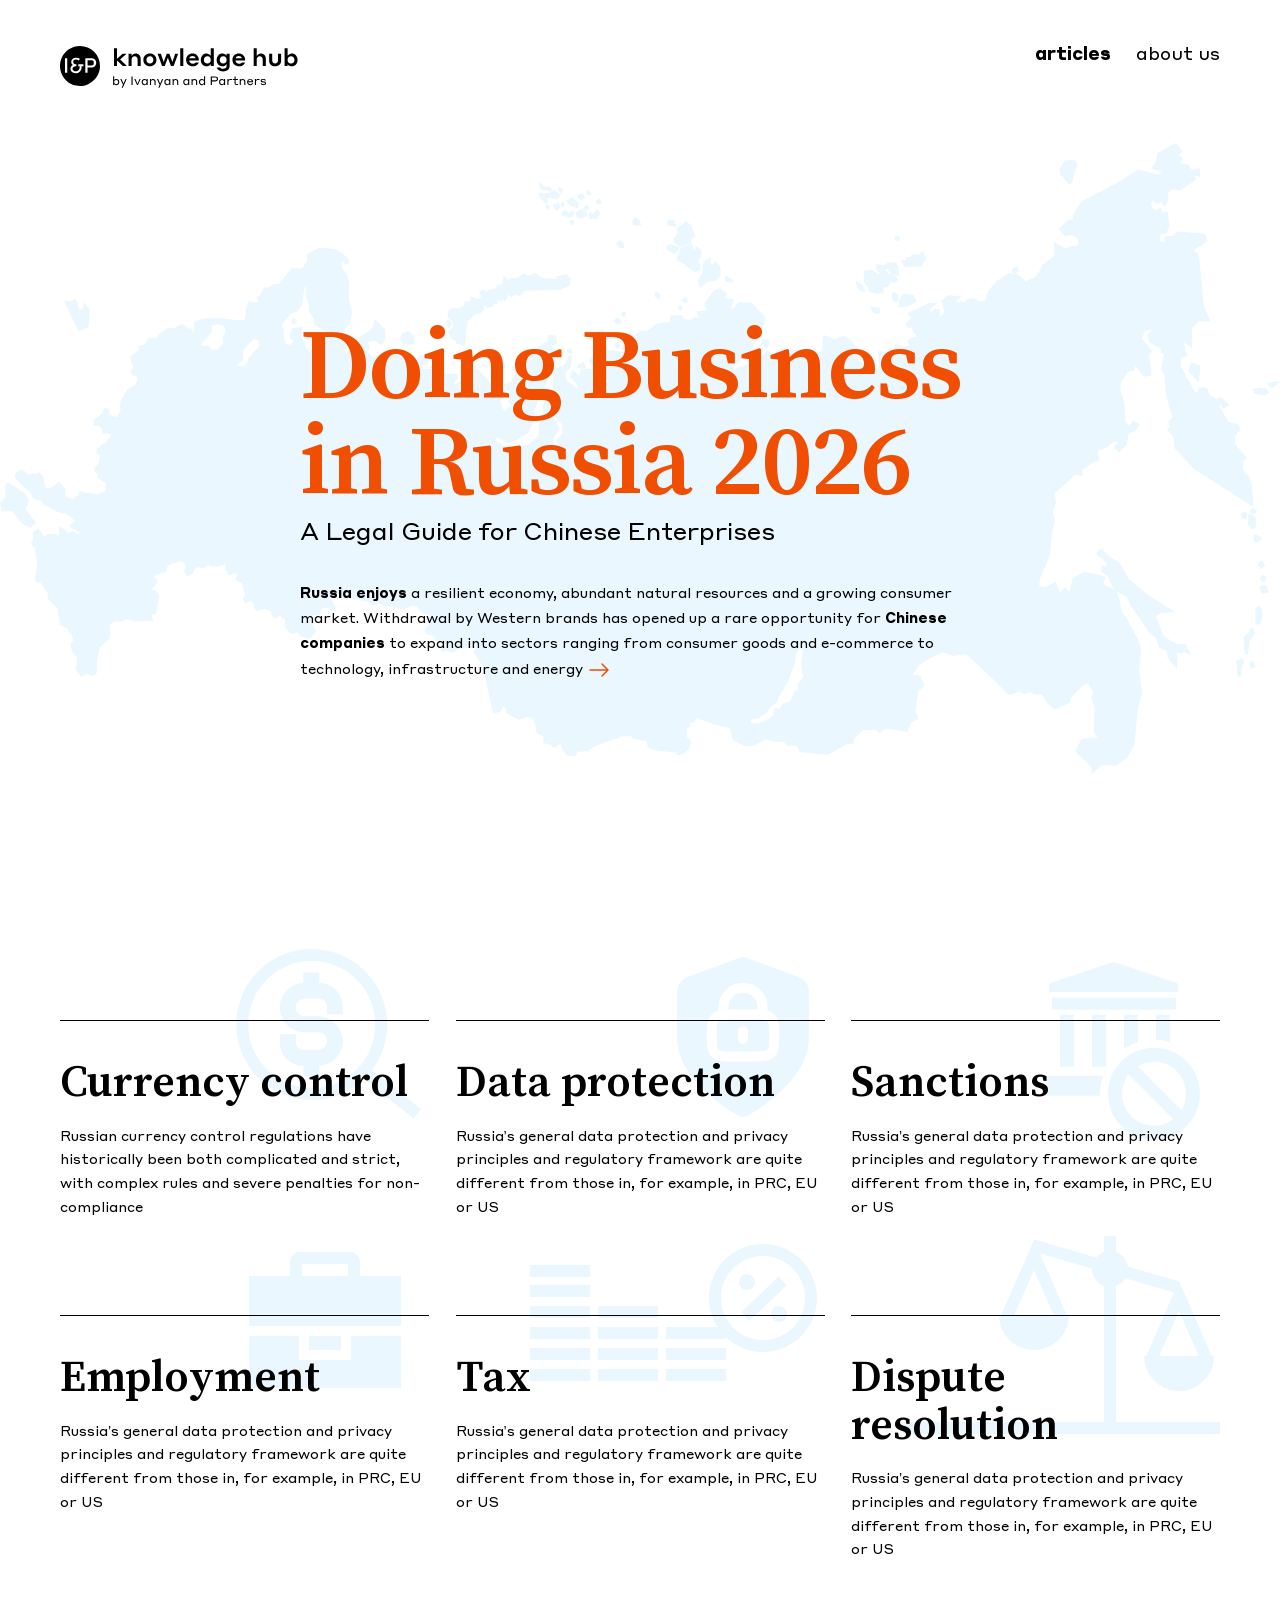
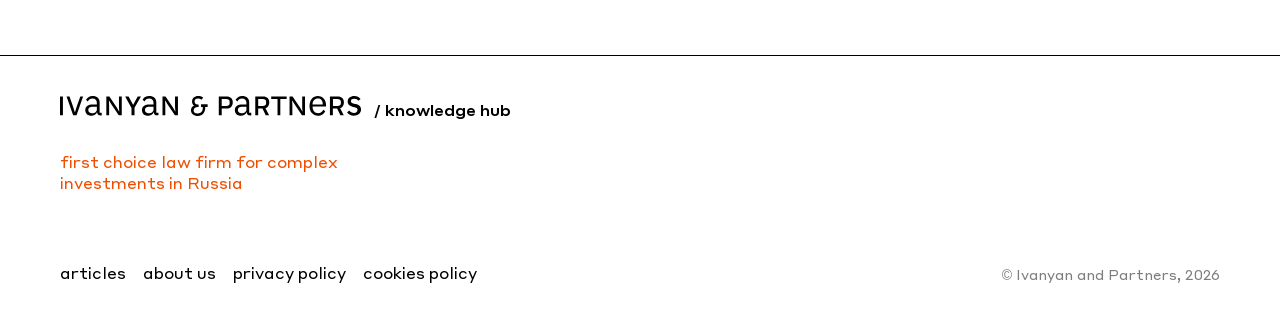
==== index.html @ 728c7789 "Build responsive IP knowledge site" ====
<!doctype html>
<html lang="en">
  <head>
    <meta charset="utf-8">
    <meta name="viewport" content="width=device-width, initial-scale=1">
    <meta name="description" content="Knowledge hub by Ivanyan and Partners">
    <title>Knowledge hub — Doing Business in Russia 2026</title>
    <link rel="stylesheet" href="css/style.css">
  </head>
  <body>
    <div class="site">
      <header class="site-header">
        <div class="site-header__inner">
          <a class="site-header__logo" href="index.html" aria-label="Knowledge hub home">
            <img src="assets/img/logo.svg" width="239" height="42" alt="Knowledge hub by Ivanyan and Partners">
          </a>
          <nav class="site-header__nav" aria-label="Main navigation">
            <a class="site-header__link site-header__link--active" href="#articles">articles</a>
            <a class="site-header__link" href="#about">about us</a>
          </nav>
          <span class="site-header__burger" aria-hidden="true"></span>
        </div>
      </header>

      <main>
        <section class="main-banner" aria-labelledby="main-banner-title">
          <img class="main-banner__map" src="assets/img/russia-map-banner.svg" alt="" aria-hidden="true">
          <a class="main-banner__link" href="article.html">
            <h1 class="main-banner__title" id="main-banner-title">Doing Business<br>in Russia 2026</h1>
            <p class="main-banner__subtitle">A Legal Guide for Chinese Enterprises</p>
            <p class="main-banner__description main-banner__description--desktop"><strong>Russia enjoys</strong> a resilient economy, abundant natural resources and a growing consumer market. Withdrawal by Western brands has opened up a rare opportunity for <strong>Chinese companies</strong> to expand into sectors ranging from consumer goods and e-commerce to technology, infrastructure and energy<span class="arrow-link" aria-hidden="true"><img class="arrow-link__icon" src="assets/img/read-more.svg" width="24" height="24" alt=""></span></p>
            <p class="main-banner__description main-banner__description--mobile">A general overview of the key legal considerations for Chinese companies dealing with Russia and (or) doing business in the country <span class="arrow-link" aria-hidden="true"><img class="arrow-link__icon" src="assets/img/read-more.svg" width="24" height="24" alt=""></span></p>
          </a>
        </section>

        <section class="articles-preview" id="articles" aria-label="Articles">
          <a class="article-card" href="currency-control.html">
            <img class="article-card__icon" src="assets/img/preview-currency.svg" alt="">
            <div class="article-card__body">
              <h2 class="article-card__title">Currency control</h2>
              <p class="article-card__description">Russian currency control regulations have historically been both complicated and strict, with complex rules and severe penalties for non-compliance<span class="article-card__arrow arrow-link" aria-hidden="true"><img class="arrow-link__icon" src="assets/img/read-more.svg" width="24" height="24" alt=""></span></p>
            </div>
          </a>

          <a class="article-card" href="currency-control.html#data-protection">
            <img class="article-card__icon" src="assets/img/preview-data.svg" alt="">
            <div class="article-card__body">
              <h2 class="article-card__title">Data protection</h2>
              <p class="article-card__description">Russia’s general data protection and privacy principles and regulatory framework are quite different from those in, for example, in PRC, EU or US<span class="article-card__arrow arrow-link" aria-hidden="true"><img class="arrow-link__icon" src="assets/img/read-more.svg" width="24" height="24" alt=""></span></p>
            </div>
          </a>

          <a class="article-card" href="currency-control.html#sanctions">
            <img class="article-card__icon" src="assets/img/preview-sanctions.svg" alt="">
            <div class="article-card__body">
              <h2 class="article-card__title">Sanctions</h2>
              <p class="article-card__description">Russia’s general data protection and privacy principles and regulatory framework are quite different from those in, for example, in PRC, EU or US<span class="article-card__arrow arrow-link" aria-hidden="true"><img class="arrow-link__icon" src="assets/img/read-more.svg" width="24" height="24" alt=""></span></p>
            </div>
          </a>

          <a class="article-card" href="currency-control.html#employment">
            <img class="article-card__icon" src="assets/img/preview-employment.svg" alt="">
            <div class="article-card__body">
              <h2 class="article-card__title">Employment</h2>
              <p class="article-card__description">Russia’s general data protection and privacy principles and regulatory framework are quite different from those in, for example, in PRC, EU or US<span class="article-card__arrow arrow-link" aria-hidden="true"><img class="arrow-link__icon" src="assets/img/read-more.svg" width="24" height="24" alt=""></span></p>
            </div>
          </a>

          <a class="article-card" href="currency-control.html#tax">
            <img class="article-card__icon" src="assets/img/preview-tax.svg" alt="">
            <div class="article-card__body">
              <h2 class="article-card__title">Tax</h2>
              <p class="article-card__description">Russia’s general data protection and privacy principles and regulatory framework are quite different from those in, for example, in PRC, EU or US<span class="article-card__arrow arrow-link" aria-hidden="true"><img class="arrow-link__icon" src="assets/img/read-more.svg" width="24" height="24" alt=""></span></p>
            </div>
          </a>

          <a class="article-card" href="currency-control.html#dispute-resolution">
            <img class="article-card__icon" src="assets/img/preview-dispute.svg" alt="">
            <div class="article-card__body">
              <h2 class="article-card__title">Dispute resolution</h2>
              <p class="article-card__description">Russia’s general data protection and privacy principles and regulatory framework are quite different from those in, for example, in PRC, EU or US<span class="article-card__arrow arrow-link" aria-hidden="true"><img class="arrow-link__icon" src="assets/img/read-more.svg" width="24" height="24" alt=""></span></p>
            </div>
          </a>
        </section>
      </main>

      <footer class="site-footer" id="about">
        <div class="site-footer__inner">
          <div class="site-footer__brand">
            <p class="site-footer__title"><img class="site-footer__logo" src="assets/img/footer-logo.svg" width="302" height="20" alt="Ivanyan &amp; Partners"><span>/ knowledge hub</span></p>
            <p class="site-footer__tagline">first choice law firm for complex investments in Russia</p>
          </div>
          <nav class="site-footer__nav" aria-label="Footer navigation">
            <a class="site-footer__link" href="#articles">articles</a>
            <a class="site-footer__link" href="#about">about us</a>
            <a class="site-footer__link" href="#">privacy policy</a>
            <a class="site-footer__link" href="#">cookies policy</a>
          </nav>
          <p class="site-footer__copyright">© Ivanyan and Partners, 2026</p>
        </div>
      </footer>
    </div>
  </body>
</html>
---- css/style.css ----
@font-face {
  font-family: "Source Serif Pro";
  src: url("../assets/fonts/SourceSerifPro_Regular.woff") format("woff");
  font-weight: 400;
  font-style: normal;
  font-display: swap;
}

@font-face {
  font-family: "Source Serif Pro";
  src: url("../assets/fonts/SourceSerifPro_Semibold.woff") format("woff");
  font-weight: 600;
  font-style: normal;
  font-display: swap;
}

@font-face {
  font-family: "Source Serif Pro";
  src: url("../assets/fonts/SourceSerifPro_Bold.woff") format("woff");
  font-weight: 700;
  font-style: normal;
  font-display: swap;
}

@font-face {
  font-family: "Styrene A";
  src: url("../assets/fonts/StyreneAWeb_Regular.woff") format("woff");
  font-weight: 400;
  font-style: normal;
  font-display: swap;
}

@font-face {
  font-family: "Styrene A";
  src: url("../assets/fonts/StyreneAWeb_Medium.woff2") format("woff2");
  font-weight: 500;
  font-style: normal;
  font-display: swap;
}

@font-face {
  font-family: "Styrene A";
  src: url("../assets/fonts/StyreneAWeb_Bold.woff") format("woff");
  font-weight: 700;
  font-style: normal;
  font-display: swap;
}

:root {
  --color-ink: #000000;
  --color-paper: #ffffff;
  --color-accent: #f04e00;
  --color-blue: #EBF7FF;
  --container-width: 1438px;
  --page-pad: 60px;
  --header-height: 112px;
  --serif: "Source Serif Pro", Georgia, serif;
  --sans: "Styrene A", Arial, sans-serif;
}

*,
*::before,
*::after {
  box-sizing: border-box;
}

html {
  scroll-behavior: smooth;
}

body {
  min-height: 100vh;
  margin: 0;
  color: var(--color-ink);
  background: var(--color-paper);
  font-family: var(--sans);
  font-size: 16px;
  line-height: 1.45;
  -webkit-font-smoothing: antialiased;
}

img {
  display: block;
  max-width: 100%;
}

a {
  color: inherit;
  text-decoration: none;
}

main {
  width: 100%;
  max-width: var(--container-width);
  margin-right: auto;
  margin-left: auto;
}

button,
input,
textarea,
select {
  font: inherit;
}

.site {
  min-width: 320px;
  overflow-x: clip;
}

.site-header {
  position: relative;
  z-index: 5;
  height: var(--header-height);
  background: var(--color-paper);
}

.site-header__inner {
  display: flex;
  align-items: flex-start;
  justify-content: space-between;
  width: 100%;
  max-width: var(--container-width);
  height: 100%;
  margin: 0 auto;
  padding: 36px var(--page-pad) 28px;
}

.site-header__logo {
  width: 239px;
  height: 42px;
  margin-top: 10px;
}

.site-header__nav {
  display: flex;
  gap: 25px;
  padding-top: 8px;
  font-size: 18px;
  line-height: 1;
}

.site-header__burger {
  position: relative;
  display: none;
  width: 28px;
  height: 18px;
  flex: 0 0 auto;
}

.site-header__burger::before,
.site-header__burger::after {
  position: absolute;
  right: 0;
  left: 0;
  height: 2px;
  background: currentColor;
  content: "";
}

.site-header__burger::before {
  top: 0;
  box-shadow: 0 8px 0 currentColor;
}

.site-header__burger::after {
  bottom: 0;
}

.site-header__link {
  transition: color 180ms ease;
}

.site-header__link:hover,
.site-header__link:focus-visible {
  color: var(--color-accent);
}

.site-header__link--active {
  font-weight: 700;
}

.main-banner {
  position: relative;
  min-height: 908px;
  overflow: hidden;
}

.main-banner__map {
  position: absolute;
  top: 31px;
  left: 0;
  width: 100%;
  max-width: none;
  height: auto;
  object-fit: fill;
  pointer-events: none;
}

.main-banner__link {
  position: relative;
  z-index: 1;
  display: block;
  width: min(680px, calc(100% - 48px));
  margin: 203px auto 0;
}

.main-banner__title {
  margin: 0;
  color: var(--color-accent);
  font-family: var(--serif);
  font-size: 100px;
  font-weight: 600;
  line-height: 0.96;
  letter-spacing: -0.02em;
}

.main-banner__subtitle {
  margin: 9px 0 0;
  font-size: 24px;
  line-height: 1.25;
}

.main-banner__description {
  margin: 34px 0 0;
  font-size: 14px;
  line-height: 1.8;
}

.main-banner__description strong {
  font-weight: 700;
}

.main-banner__description--mobile {
  display: none;
}

.arrow-link {
  display: inline-flex;
  margin-left: 4px;
  line-height: 1;
  vertical-align: -8px;
}

.arrow-link__icon {
  display: block;
  width: 24px;
  height: 24px;
}

.articles-preview {
  display: grid;
  grid-template-columns: repeat(3, minmax(0, 1fr));
  gap: 0 26.5px;
  padding: 0 var(--page-pad) 12px;
}

.article-card {
  position: relative;
  display: block;
  min-height: 245px;
  padding: 36px 0 32px;
  border-top: 1px solid var(--color-ink);
  overflow: visible;
  margin-bottom:50px;
}

.article-card::before {
  position: absolute;
  z-index: 2;
  top: -1px;
  right: 0;
  left: 0;
  height: 1px;
  background: var(--color-ink);
  content: "";
  pointer-events: none;
}

.article-card__icon {
  position: absolute;
  z-index: 0;
  top: -80px;
  right: 0;
  width: auto;
  max-width: none;
  height: auto;
  object-fit: contain;
}

.article-card__body {
  position: relative;
  z-index: 1;
}

.article-card__title {
  margin: 0 0 19px;
  font-family: var(--serif);
  font-size: 44px;
  font-weight: 600;
  line-height: 1.08;
}

.article-card__description {
  margin: 0;
  font-size: 14px;
  line-height: 1.7;
}

.article-card__arrow {
  display: none;
}

.article-card:hover .article-card__title,
.article-card:focus-visible .article-card__title {
  color: var(--color-accent);
}

.site-footer {
  min-height: 277px;
  border-top: 1px solid var(--color-ink);
  background: var(--color-paper);
}

.site-footer__inner {
  display: grid;
  grid-template-columns: 1fr auto;
  grid-template-rows: 1fr auto;
  width: 100%;
  max-width: var(--container-width);
  min-height: 272px;
  margin-right: auto;
  margin-left: auto;
  padding: 40px var(--page-pad) 44px;
}

.site-footer__brand {
  align-self: start;
}

.site-footer__logo {
  display: block;
  width: 302px;
  max-width: 100%;
  height: auto;
}

.site-footer__title {
  display: flex;
  align-items: baseline;
  gap: 12px;
  margin: 0;
  font-size: 27px;
  line-height: 1.1;
}

.site-footer__title strong {
  font-weight: 400;
}

.site-footer__title span {
  font-size: 16px;
  font-weight: 500;
  white-space: nowrap;
}

.site-footer__tagline {
  width: 290px;
  margin: 29px 0 0;
  color: var(--color-accent);
  font-size: 16px;
  line-height: 1.35;
}

.site-footer__nav {
  align-self: end;
  display: flex;
  gap: 17px;
  grid-column: 1;
  grid-row: 2;
  font-size: 16px;
}

.site-footer__link:hover,
.site-footer__link:focus-visible {
  color: var(--color-accent);
}

.site-footer__copyright {
  align-self: end;
  grid-column: 2;
  grid-row: 2;
  margin: 0;
  color: #7E7E7E;
  font-size: 14px;
}

.article-layout {
  display: grid;
  grid-template-columns: minmax(400px, 2fr) minmax(0, 3fr);
  gap: 40px;
  min-height: calc(100vh - var(--header-height));
  padding: 46px var(--page-pad) 100px;
  align-items: start;
}

.article-sidebar,
.article-content {
  border-top: 1px solid var(--color-ink);
}

.article-sidebar {
  position: sticky;
  top: 0;
  padding-top: 17px;
  padding-bottom: 48px;
}

.article-sidebar__title {
  max-width: 520px;
  margin: 0 0 14px;
  font-family: var(--serif);
  font-size: 62px;
  font-weight: 600;
  line-height: 72px;
  letter-spacing: -0.02em;
}

.article-sidebar__meta {
  margin: 0;
  font-size: 14px;
  line-height: 24px;
}

.article-sidebar__author {
  border-bottom: 2px solid var(--color-blue);
  font-weight: 700;
}

.article-sidebar__author:hover,
.article-sidebar__author:focus-visible {
  color: var(--color-accent);
}

.article-sidebar__pdf {
	justify-content: center;
  display: inline-flex;
  align-items: center;
  gap: 7px;
  min-width: 98px;
  margin-top: 24px;
  padding: 7px 10px;
  border: 1px solid var(--color-ink);
  background: var(--color-blue);
  font-size: 16px;
  line-height: 1.4;
  transition: background-color 180ms ease, color 180ms ease;
}

.article-sidebar__pdf::after {
  width: 24px;
  height: 24px;
  background: url("../assets/img/download.svg") center / contain no-repeat;
  content: "";
  transition: filter 180ms ease;
}

.article-sidebar__pdf:hover,
.article-sidebar__pdf:focus-visible {
  color: var(--color-paper);
  background: var(--color-accent);
}

.article-sidebar__pdf:hover::after,
.article-sidebar__pdf:focus-visible::after {
  filter: brightness(0) invert(1);
}

.article-menu {
  max-width: 512px;
  margin-top: 56px;
  padding-top: 20px;
  border-top: 1px solid var(--color-ink);
}

.article-menu__title {
  margin: 0 0 20px;
  font-size: 14px;
  font-weight: 700;
}

.article-menu__list {
  margin: 0;
  padding: 0;
  list-style: none;
}

.article-menu__item + .article-menu__item {
  margin-top: 12px;
}

.article-menu__link {
  font-family: var(--serif);
  font-size: 23px;
  font-weight: 600;
  line-height: 1.25;
  transition: color 160ms ease;
}

.article-menu__link:hover,
.article-menu__link:focus-visible,
.article-menu__link--active {
  color: var(--color-accent);
}

.article-content {
  padding: 20px 0 0;
}

.text-style {
  font-size: 14px;
  line-height: 24px;
}

.text-style > p:first-child {
  margin-top: 0;
}

.text-style > h2:first-child {
  margin-top: 21px;
}

.text-style p {
  margin: 0 0 15px;
}

.text-style h2 {
  margin: 46px 0 30px;
  color: var(--color-accent);
  font-family: var(--serif);
  font-size: 32px;
  font-weight: 600;
  line-height: 1.12;
}

.text-style h3 {
  margin: 24px 0 12px;
  font-family: var(--sans);
  font-size: 20px;
  font-weight: 700;
  line-height: 1.3;
}

.text-style h4 {
  margin: 21px 0 9px;
  font-size: 16px;
  font-weight: 700;
}

.text-style ul,
.text-style ol {
  margin: 0 0 24px;
  padding: 0;
  list-style: none;
}

.text-style li {
  position: relative;
  margin: 5px 0;
  padding-left: 20px;
}

.text-style li::before {
  position: absolute;
  left: 0;
  content: "—";
}

.text-style .quote {
  display: block;
  margin: 24px 0;
  padding: 18px 20px 22px;
  background: var(--color-blue);
  font-style: normal;
}

.text-style .quote p {
  margin: 0;
}

.text-style .quote p + p {
  margin-top: 1.45em;
}

.text-style table {
  width: 100%;
  margin: 28px 0;
  border-collapse: collapse;
  font-size: 14px;
}

.text-style th,
.text-style td {
  padding: 13px 14px;
  border: 1px solid var(--color-ink);
  text-align: left;
  vertical-align: top;
}

.text-style th {
  background: var(--color-blue);
  font-weight: 700;
}

.text-style > img {
  width: 100%;
  height: auto;
  margin: 20px 0 20px;
}

.text-style h2 > .text-style__read-more {
  display: inline-flex;
  float: right;
  align-items: center;
  gap: 8px;
  min-height: 40px;
  margin: -2px 0 0 24px;
  padding: 7px 11px 7px 16px;
  border: 1px solid var(--color-ink);
  color: var(--color-ink);
  background: var(--color-blue);
  font-family: var(--sans);
  font-size: 16px;
  font-weight: 400;
  line-height: 1;
  text-transform: lowercase;
  transition: background-color 180ms ease, color 180ms ease;
}

.text-style__read-more-icon {
  display: block;
  width: 24px;
  height: 24px;
  flex: 0 0 auto;
  transition: filter 180ms ease;
}

.text-style h2 > .text-style__read-more:hover,
.text-style h2 > .text-style__read-more:focus-visible {
  color: var(--color-paper);
  background: var(--color-accent);
}

.text-style h2 > .text-style__read-more:hover .text-style__read-more-icon,
.text-style h2 > .text-style__read-more:focus-visible .text-style__read-more-icon {
  filter: brightness(0) invert(1);
}

.article-contacts {
  margin-top: 50px;
  padding: 21px 0 8px;
  background: var(--color-blue);
}

.article-contacts__title {
  margin: 0 0 36px;
  color: var(--color-accent);
  font-family: var(--serif);
  font-size: 34px;
  font-weight: 600;
  line-height: 1.12;
}

.article-contacts__grid {
  display: grid;
  grid-template-columns: repeat(2, minmax(0, 300px));
  gap: 44px 40px;
}

.article-contacts__card {
  min-width: 0;
}

.article-contacts__photo-frame {
  display: block;
  width: 100%;
  height: 180px;
  overflow: hidden;
}

.article-contacts__photo {
  width: 100%;
  height: 180px;
  display: block;
  object-fit: cover;
  filter: grayscale(1);
}

.article-contacts__name {
  margin: 20px 0 1px;
  font-size: 20px;
  font-weight: 700;
  line-height: 1.2;
}

.article-contacts__role,
.article-contacts__details {
  margin: 0;
  font-size: 14px;
  line-height: 1.55;
}

.article-contacts__details {
  margin-top: 22px;
}

.article-contacts__details a {
  border-bottom: 2px solid var(--color-paper);
}

.article-contacts__details a[href^="tel:"] {
  border-bottom: 0;
}

.article-contacts__details a:hover,
.article-contacts__details a:focus-visible {
  color: var(--color-accent);
}

@media (max-width: 1100px) {
  :root {
    --page-pad: 40px;
  }

  .site-header__inner {
    padding-right: 60px;
    padding-left: 60px;
  }

  .main-banner {
    min-height: 483px;
  }

  .main-banner__map {
    top: 24px;
  }

  .main-banner__link {
    width: min(650px, calc(100% - (2 * var(--page-pad))));
    margin: 49px auto 0 44px;
  }

  .main-banner__title {
    font-size: 75px;
    line-height: 1.06;
  }

  .main-banner__subtitle {
    margin-top: 9px;
  }

  .main-banner__description {
    margin-top: 28px;
    font-size: 14px;
    line-height: 1.9;
  }

  .articles-preview {
    grid-template-columns: repeat(2, minmax(0, 1fr));
    gap: 0 8px;
  }

  .article-card {
    min-height: 198px;
    padding: 28px 0 32px 0;
	margin-bottom:35px;
  }

  .article-card__title {
    font-size: 32px;
  }

  .article-card__icon {
    top: -40px;
    right: 0;
    transform: scale(0.8);
    transform-origin: top right;
  }

  .article-card__arrow {
    display: inline-block;
  }

  .article-layout {
    grid-template-columns: minmax(330px, 42fr) minmax(0, 58fr);
    gap: 24px;
  }

  .article-sidebar__title {
    font-size: 62px;
  }
}

@media (max-width: 900px) {
  .article-layout {
    display: block;
    padding-top: 26px;
	padding-bottom:60px;
  }

  .article-sidebar {
    position: static;
    padding: 17px 0 40px;
  }

  .article-sidebar__title {
    max-width: 650px;
    font-size: 62px;
  }

  .text-style > h2:first-child {
    margin-top: 0;
  }

  .article-menu {
    display: none;
  }

  .article-content {
    height: auto;
    overflow: visible;
    padding-top: 38px;
  }

  .text-style {
    padding-bottom: 15px;
  }

  .text-style p {
    margin-bottom: 20px;
  }
}

@media (max-width: 600px) {
  :root {
    --page-pad: 20px;
    --header-height: 80px;
  }

  body {
    font-size: 15px;
  }

  .site-header {
    height: var(--header-height);
    border-bottom: 1px solid var(--color-ink);
  }

  .site-header__inner {
    padding-top: 17px;
    padding-right: 20px;
    padding-bottom: 18px;
    padding-left: 20px;
  }

  .site-header__logo {
    width: 205px;
    height: auto;
    margin-top: 0;
  }

  .site-header__nav {
    display: none;
  }

  .site-header__burger {
    display: block;
    margin-top: 14px;
	margin-right:6px;
  }

  .main-banner {
    min-height: 368px;
  }

  .main-banner__map {
    top: 0;
    left: -10%;
    width: 121%;
    height: 205px;
    object-fit: fill;
    object-position: center;
  }

  .main-banner__link {
    width: auto;
    margin: 100px 25px 0;
  }

  .main-banner__title {
    font-size: 45px;
    line-height: 1.08;
    letter-spacing: -0.015em;
  }

  .main-banner__subtitle,
  .main-banner__description--desktop {
    display: none;
  }

  .main-banner__description--mobile {
    display: block;
    margin-top: 15px;
    font-size: 14px;
    line-height: 1.7;
  }

  .articles-preview {
    display: block;
    padding: 0 20px;
  }

  .article-card {
    min-height: 213px;
    padding: 28px 0;
  }

  .article-card__icon {
    top: -38px;
    right: 8px;
  }

  .article-card__title {
    margin-bottom: 18px;
    font-size: 32px;
  }

  .article-card__description {
    font-size: 14px;
    line-height: 1.7;
  }

  .site-footer {
    min-height: 320px;
  }

  .site-footer__inner {
    display: flex;
    min-height: 320px;
    padding-top: 28px;
    padding-bottom: 30px;
    flex-direction: column;
  }

  .site-footer__title {
    width: 100%;
    align-items: center;
    gap: 5px;
    font-size: 20px;
  }

  .site-footer__logo {
    min-width: 0;
    flex: 0 1 211px;
  }

  .site-footer__title span {
    flex: 0 0 auto;
    font-size: 14px;
  }

  .site-footer__tagline {
    width: 250px;
    margin-top: 18px;
    font-size: 14px;
  }

  .site-footer__nav {
    display: flex;
    align-self: flex-start;
    align-items: flex-start;
    gap: 12px;
    margin-top: 24px;
    flex-direction: column;
    font-size: 14px;
  }

  .site-footer__copyright {
    align-self: flex-start;
    margin-top: 22px;
    font-size: 12px;
  }

  .article-layout {
    padding: 28px 20px 48px;
  }

  .article-sidebar {
    border-top: 0;
    padding: 0 0 22px;
  }

  .article-sidebar__title {
    margin-bottom: 12px;
    font-size: 40px;
    line-height: 1.08;
  }

  .article-sidebar__pdf {
    display: flex;
    width: 100%;
    margin-top: 27px;
    justify-content: center;
  }

  .article-content {
    padding-top: 35px;
  }

  .text-style {
    font-size: 14px;
    line-height: 1.7;
  }

  .text-style p {
    margin-bottom: 17px;
  }

  .text-style h2 {
    margin: 40px 0 33px;
    font-size: 28px;
  }

  .text-style h3 {
    font-size: 20px;
	margin-bottom:19px
  }

  .text-style .quote {
    margin-right: 0;
    margin-left: 0;
    padding: 20px;
  }

  .text-style table {
    display: block;
    overflow-x: auto;
    white-space: nowrap;
  }

  .text-style h2 > .text-style__read-more {
    float: none;
    margin: 12px 0 0;
    vertical-align: middle;
  }

  .article-contacts {
    margin-top: 38px;
    padding-top: 22px;
  }

  .article-contacts__title {
    margin-bottom: 28px;
    font-size: 30px;
  }

  .article-contacts__grid {
    grid-template-columns: minmax(0, 300px);
    gap: 44px;
  }

  .article-contacts__photo {
    height: min(180px, calc((100vw - 40px) * 0.6));
  }

  .article-contacts__photo-frame {
    height: min(180px, calc((100vw - 40px) * 0.6));
  }
}
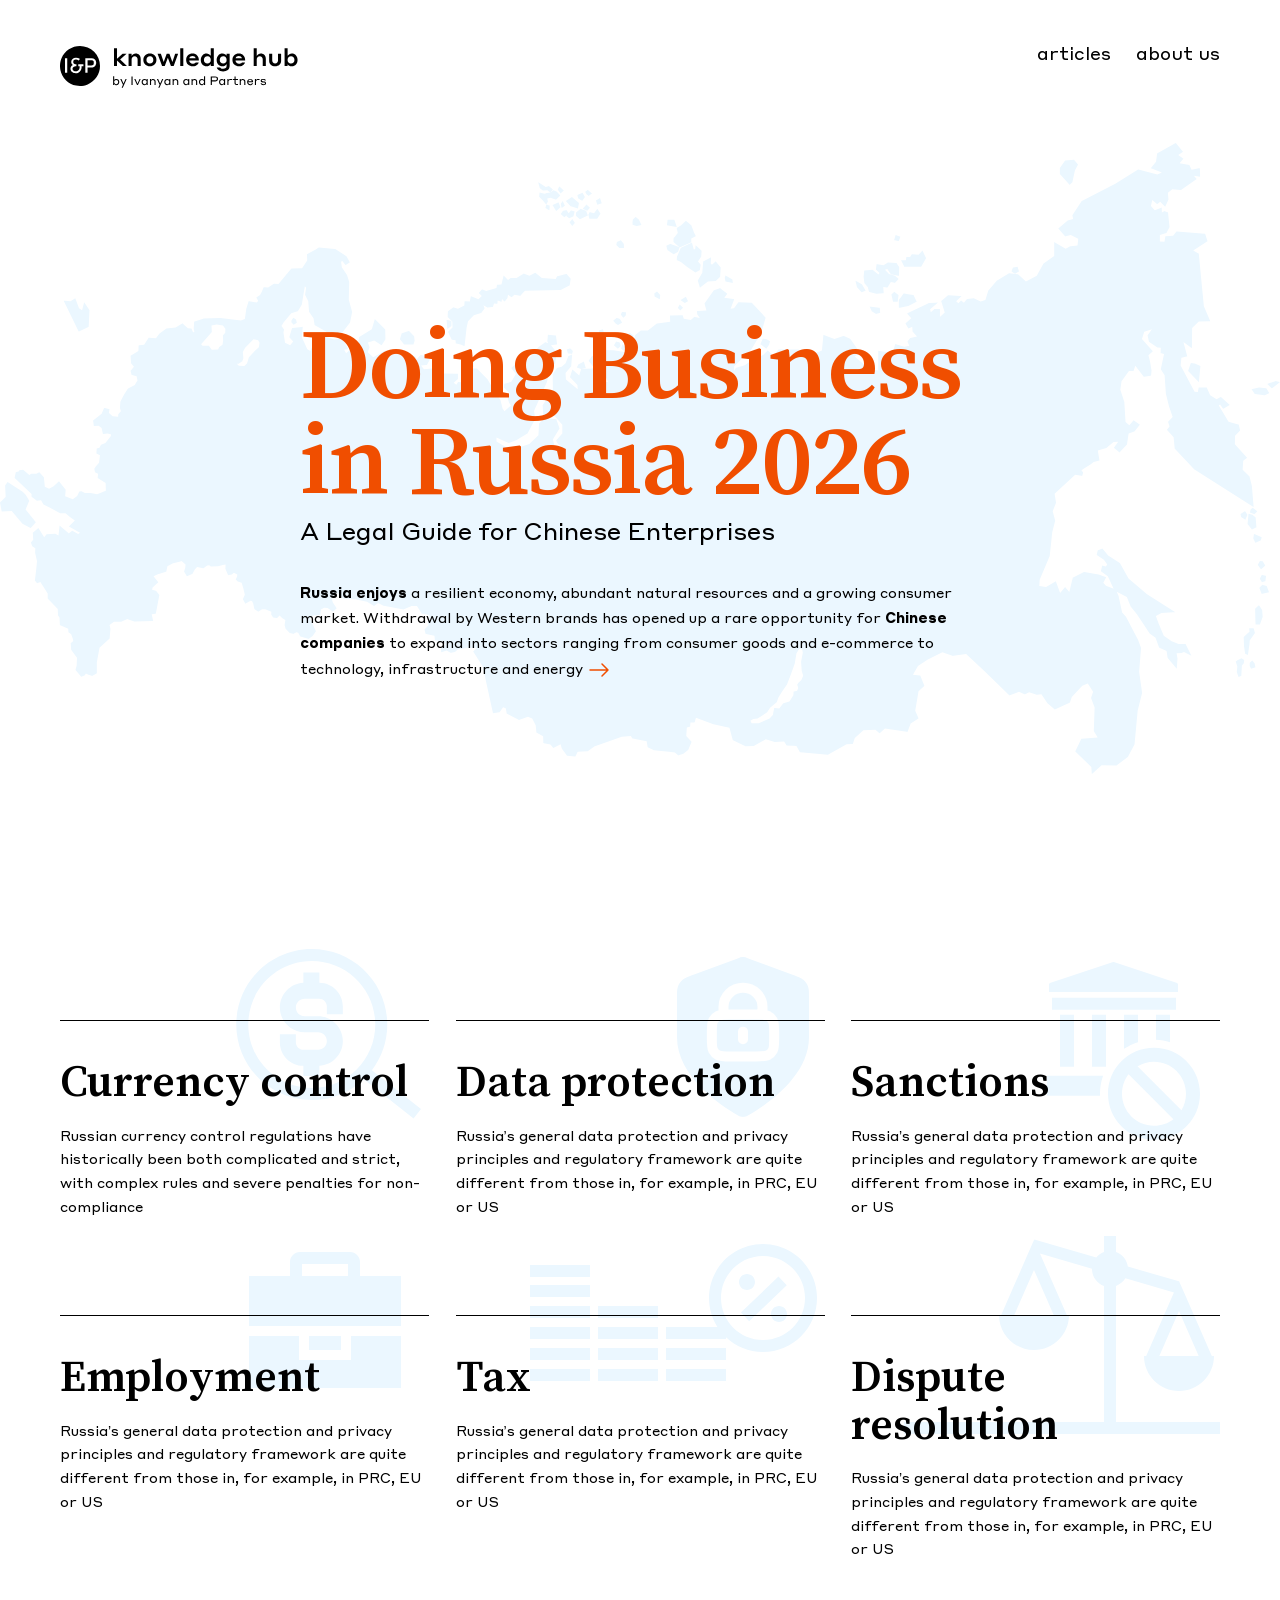
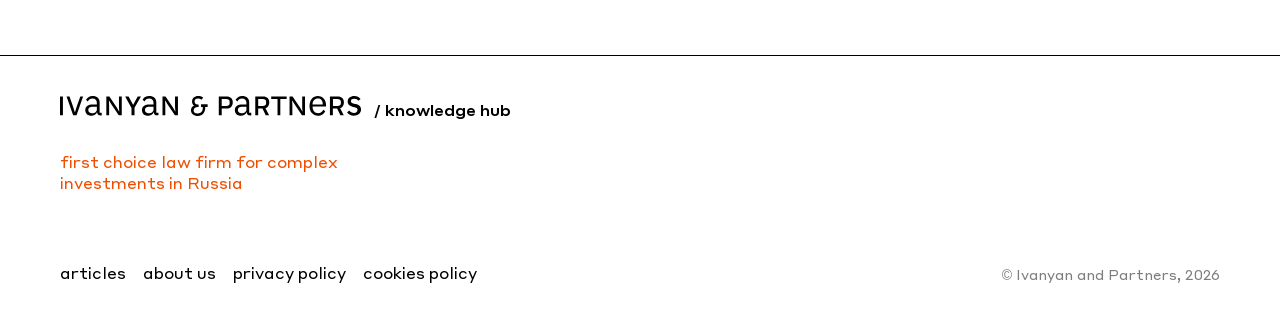
==== commit 6cfc4f6f: "Refine navigation and article contacts" ====
--- a/index.html
+++ b/index.html
@@ -15,8 +15,8 @@
             <img src="assets/img/logo.svg" width="239" height="42" alt="Knowledge hub by Ivanyan and Partners">
           </a>
           <nav class="site-header__nav" aria-label="Main navigation">
-            <a class="site-header__link site-header__link--active" href="#articles">articles</a>
-            <a class="site-header__link" href="#about">about us</a>
+            <a class="site-header__link" href="#articles">articles</a>
+            <a class="site-header__link" href="https://ivanyan.partners/en/">about us</a>
           </nav>
           <span class="site-header__burger" aria-hidden="true"></span>
         </div>
@@ -92,7 +92,7 @@
           </div>
           <nav class="site-footer__nav" aria-label="Footer navigation">
             <a class="site-footer__link" href="#articles">articles</a>
-            <a class="site-footer__link" href="#about">about us</a>
+            <a class="site-footer__link" href="https://ivanyan.partners/en/">about us</a>
             <a class="site-footer__link" href="#">privacy policy</a>
             <a class="site-footer__link" href="#">cookies policy</a>
           </nav>
--- a/css/style.css
+++ b/css/style.css
@@ -205,6 +205,29 @@
   margin: 203px auto 0;
 }
 
+.main-banner__link:hover .arrow-link__icon,
+.main-banner__link:focus-visible .arrow-link__icon {
+  animation: main-banner-arrow 700ms ease-in-out infinite;
+}
+
+@keyframes main-banner-arrow {
+  0%,
+  100% {
+    transform: translateX(0);
+  }
+
+  50% {
+    transform: translateX(8px);
+  }
+}
+
+@media (prefers-reduced-motion: reduce) {
+  .main-banner__link:hover .arrow-link__icon,
+  .main-banner__link:focus-visible .arrow-link__icon {
+    animation: none;
+  }
+}
+
 .main-banner__title {
   margin: 0;
   color: var(--color-accent);
@@ -433,13 +456,18 @@
 }
 
 .article-sidebar__author {
-  border-bottom: 2px solid var(--color-blue);
+  padding-bottom: 2px;
+  background-image: linear-gradient(#ABDAFF, #ABDAFF);
+  background-position: left bottom;
+  background-repeat: no-repeat;
+  background-size: 100% 2px;
   font-weight: 700;
 }
 
 .article-sidebar__author:hover,
 .article-sidebar__author:focus-visible {
   color: var(--color-accent);
+  background-image: none;
 }
 
 .article-sidebar__pdf {
@@ -467,13 +495,8 @@
 
 .article-sidebar__pdf:hover,
 .article-sidebar__pdf:focus-visible {
-  color: var(--color-paper);
-  background: var(--color-accent);
-}
-
-.article-sidebar__pdf:hover::after,
-.article-sidebar__pdf:focus-visible::after {
-  filter: brightness(0) invert(1);
+  color: var(--color-ink);
+  background: #CEECFF;
 }
 
 .article-menu {
@@ -647,13 +670,8 @@
 
 .text-style h2 > .text-style__read-more:hover,
 .text-style h2 > .text-style__read-more:focus-visible {
-  color: var(--color-paper);
-  background: var(--color-accent);
-}
-
-.text-style h2 > .text-style__read-more:hover .text-style__read-more-icon,
-.text-style h2 > .text-style__read-more:focus-visible .text-style__read-more-icon {
-  filter: brightness(0) invert(1);
+  color: var(--color-ink);
+  background: #CEECFF;
 }
 
 .article-contacts {
@@ -684,14 +702,14 @@
 .article-contacts__photo-frame {
   display: block;
   width: 100%;
-  height: 180px;
+  aspect-ratio: 5 / 3;
   overflow: hidden;
 }
 
 .article-contacts__photo {
+  display: block;
   width: 100%;
-  height: 180px;
-  display: block;
+  height: 100%;
   object-fit: cover;
   filter: grayscale(1);
 }
@@ -1055,7 +1073,7 @@
   }
 
   .article-contacts {
-    margin-top: 38px;
+    margin-top: 60px;
     padding-top: 22px;
   }
 
@@ -1069,11 +1087,9 @@
     gap: 44px;
   }
 
-  .article-contacts__photo {
-    height: min(180px, calc((100vw - 40px) * 0.6));
-  }
-
-  .article-contacts__photo-frame {
-    height: min(180px, calc((100vw - 40px) * 0.6));
-  }
-}
+}
+
+.article-sidebar__pdf.on_mobile{display:none;}
+@media (max-width: 600px) {
+	.article-sidebar__pdf.on_mobile{display:flex;}
+}
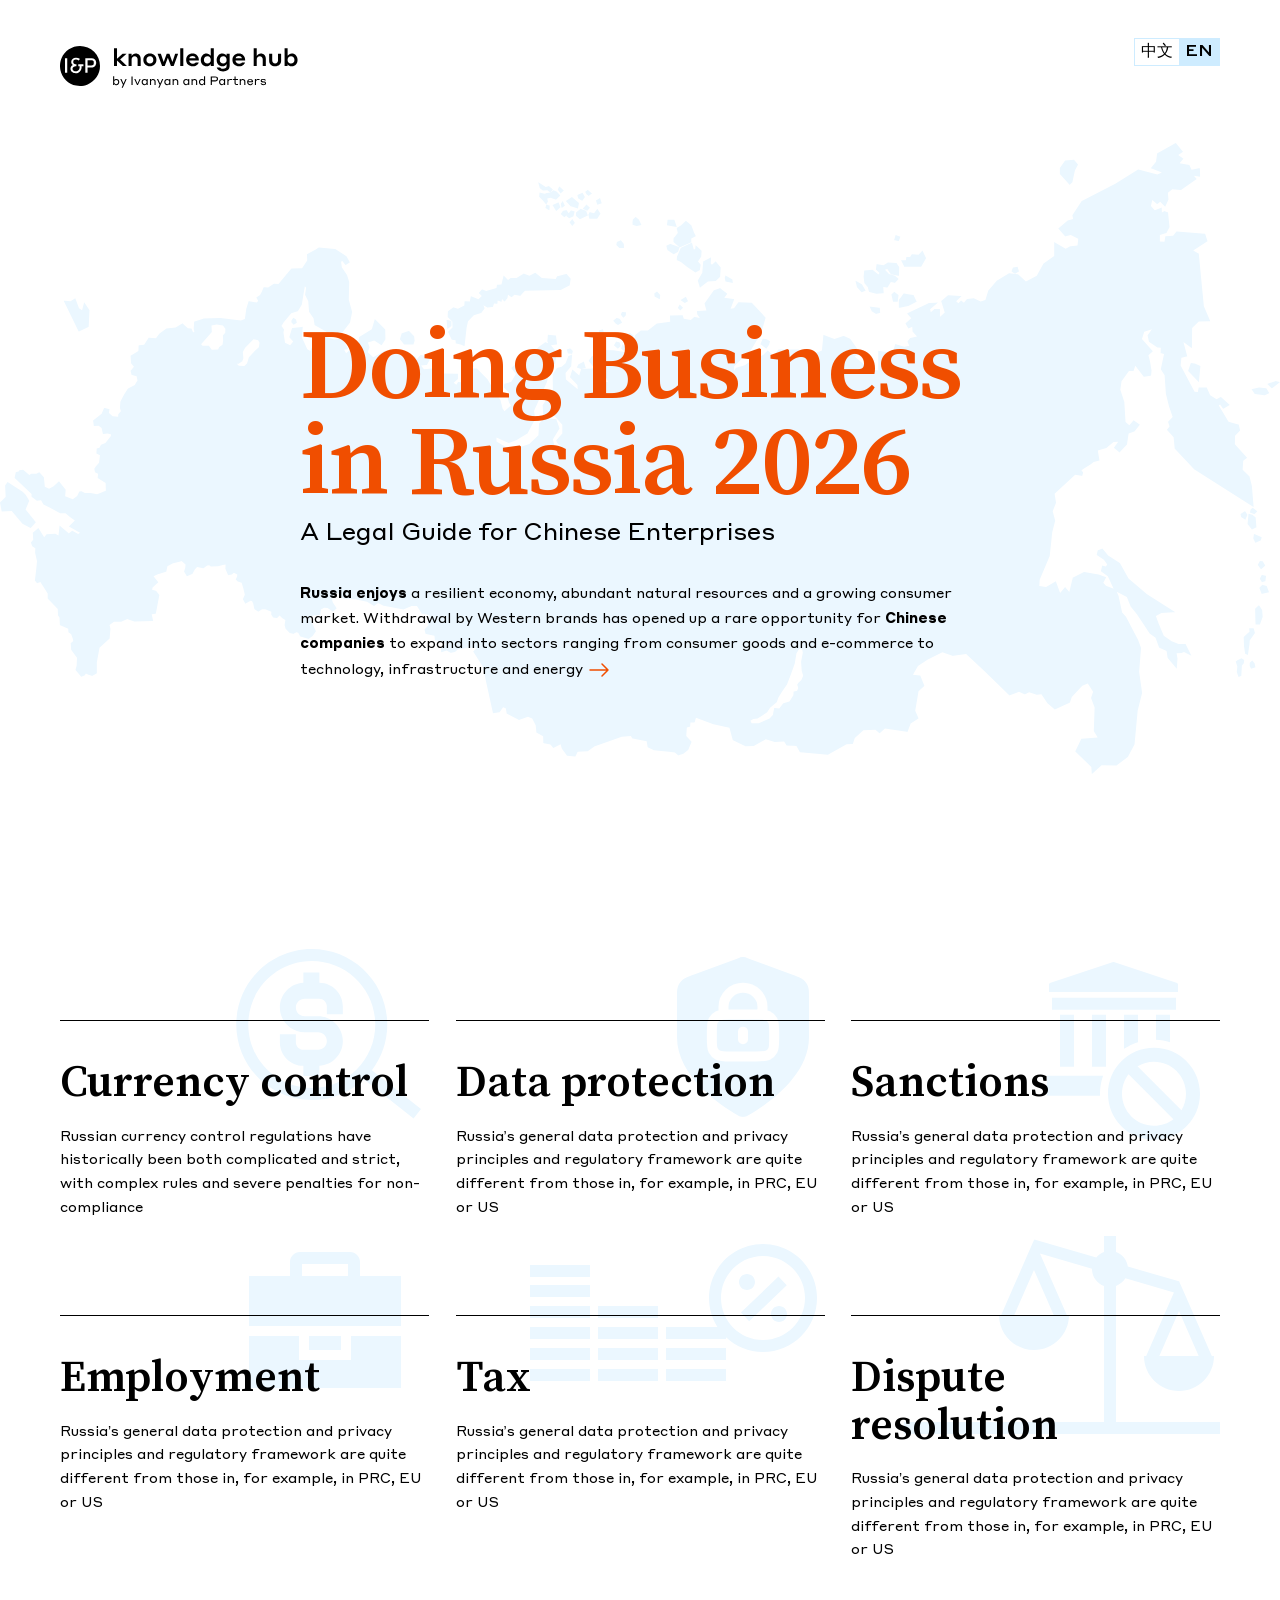
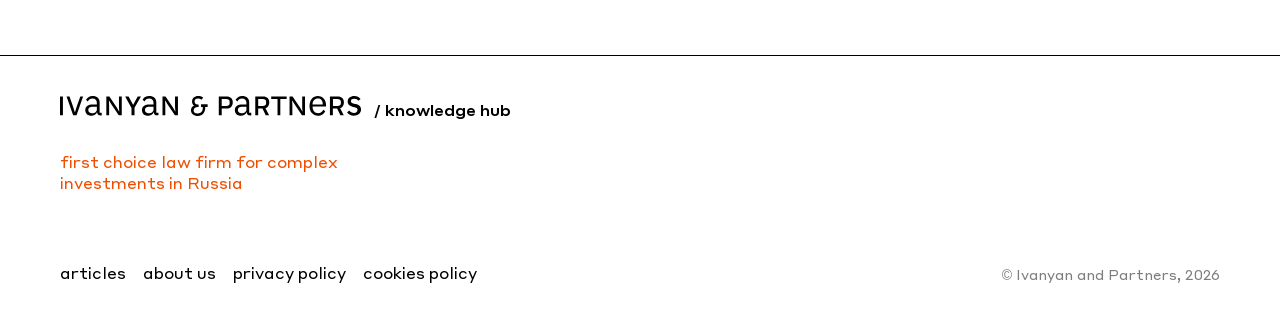
==== commit ddc31b18: "Add responsive article menu and language switcher" ====
--- a/index.html
+++ b/index.html
@@ -14,11 +14,10 @@
           <a class="site-header__logo" href="index.html" aria-label="Knowledge hub home">
             <img src="assets/img/logo.svg" width="239" height="42" alt="Knowledge hub by Ivanyan and Partners">
           </a>
-          <nav class="site-header__nav" aria-label="Main navigation">
-            <a class="site-header__link" href="#articles">articles</a>
-            <a class="site-header__link" href="https://ivanyan.partners/en/">about us</a>
-          </nav>
-          <span class="site-header__burger" aria-hidden="true"></span>
+          <div class="language-switcher" role="group" aria-label="Language switcher">
+            <a class="language-switcher__item" href="#" lang="zh-CN">中文</a>
+            <span class="language-switcher__item language-switcher__item--active" lang="en" aria-current="page">EN</span>
+          </div>
         </div>
       </header>
 
--- a/css/style.css
+++ b/css/style.css
@@ -132,52 +132,38 @@
   margin-top: 10px;
 }
 
-.site-header__nav {
+.language-switcher {
   display: flex;
-  gap: 25px;
-  padding-top: 8px;
-  font-size: 18px;
+  height: 28px;
+  margin-top: 2px;
+  border: 1px solid #CEECFF;
+  flex: 0 0 auto;
+}
+
+.language-switcher__item {
+  display: flex;
+  align-items: center;
+  justify-content: center;
+  width: 44px;
+  height: 26px;
+  color: var(--color-ink);
+  background: var(--color-paper);
+  font-size: 16px;
+  font-weight: 500;
   line-height: 1;
 }
 
-.site-header__burger {
-  position: relative;
-  display: none;
-  width: 28px;
-  height: 18px;
-  flex: 0 0 auto;
-}
-
-.site-header__burger::before,
-.site-header__burger::after {
-  position: absolute;
-  right: 0;
-  left: 0;
-  height: 2px;
-  background: currentColor;
-  content: "";
-}
-
-.site-header__burger::before {
-  top: 0;
-  box-shadow: 0 8px 0 currentColor;
-}
-
-.site-header__burger::after {
-  bottom: 0;
-}
-
-.site-header__link {
-  transition: color 180ms ease;
-}
-
-.site-header__link:hover,
-.site-header__link:focus-visible {
-  color: var(--color-accent);
-}
-
-.site-header__link--active {
-  font-weight: 700;
+.language-switcher__item:last-child {
+  width: 40px;
+}
+
+.language-switcher__item--active {
+  background: #CEECFF;
+}
+
+.language-switcher a:hover,
+.language-switcher a:focus-visible {
+  background: var(--color-blue);
 }
 
 .main-banner {
@@ -499,6 +485,12 @@
   background: #CEECFF;
 }
 
+.article-menu-toggle,
+.article-menu-backdrop,
+.article-menu__close {
+  display: none;
+}
+
 .article-menu {
   max-width: 512px;
   margin-top: 56px;
@@ -510,6 +502,11 @@
   margin: 0 0 20px;
   font-size: 14px;
   font-weight: 700;
+}
+
+.article-menu__title-mobile,
+.article-menu__switch {
+  display: none;
 }
 
 .article-menu__list {
@@ -534,6 +531,17 @@
 .article-menu__link:focus-visible,
 .article-menu__link--active {
   color: var(--color-accent);
+}
+
+.visually-hidden {
+  position: absolute;
+  width: 1px;
+  height: 1px;
+  padding: 0;
+  overflow: hidden;
+  clip: rect(0, 0, 0, 0);
+  white-space: nowrap;
+  border: 0;
 }
 
 .article-content {
@@ -822,13 +830,13 @@
 @media (max-width: 900px) {
   .article-layout {
     display: block;
-    padding-top: 26px;
+    padding-top: 0;
 	padding-bottom:60px;
   }
 
   .article-sidebar {
     position: static;
-    padding: 17px 0 40px;
+    padding: 16px 0 40px;
   }
 
   .article-sidebar__title {
@@ -840,8 +848,175 @@
     margin-top: 0;
   }
 
+  .article-menu-toggle {
+    position: relative;
+    z-index: 6;
+    display: flex;
+    width: 56px;
+    height: 56px;
+    margin-bottom: 10px;
+    margin-left: auto;
+    padding: 0;
+    border: 0;
+    border-radius: 50%;
+    color: var(--color-paper);
+    background: var(--color-ink);
+    flex-direction: column;
+    align-items: center;
+    justify-content: center;
+    gap: 6px;
+    cursor: pointer;
+  }
+
+  .article-menu-toggle__line {
+    display: block;
+    width: 24px;
+    height: 2px;
+    background: currentColor;
+  }
+
+  .article-menu-toggle:hover,
+  .article-menu-toggle:focus-visible {
+    color: var(--color-paper);
+    background: var(--color-ink);
+  }
+
+  .article-menu-backdrop {
+    position: fixed;
+    z-index: 20;
+    inset: 0;
+    display: block;
+    padding: 0;
+    border: 0;
+    background: rgba(0, 0, 0, 0.45);
+    opacity: 0;
+    visibility: hidden;
+    transition: opacity 180ms ease, visibility 180ms ease;
+    cursor: pointer;
+  }
+
+  .article-menu-backdrop--visible {
+    opacity: 1;
+    visibility: visible;
+  }
+
   .article-menu {
+    position: fixed;
+    z-index: 21;
+    top: 0;
+    right: 0;
+    display: block;
+    width: min(320px, 100vw);
+    max-width: none;
+    height: 100dvh;
+    margin: 0;
+    padding: 80px 0 40px;
+    overflow-y: auto;
+    border: 0;
+    background: var(--color-paper);
+    transform: translateX(100%);
+    visibility: hidden;
+    transition: transform 220ms ease, visibility 220ms ease;
+  }
+
+  .article-menu--open {
+    transform: translateX(0);
+    visibility: visible;
+  }
+
+  .article-menu__close {
+    position: absolute;
+    top: 30px;
+    right: 30px;
+    display: flex;
+    width: 21px;
+    height: 20px;
+    padding: 0;
+    border: 0;
+    color: var(--color-ink);
+    background: transparent;
+    align-items: center;
+    justify-content: center;
+    cursor: pointer;
+  }
+
+  .article-menu__close-icon {
+    display: block;
+    width: 21px;
+    height: 20px;
+  }
+
+  .article-menu__close:hover,
+  .article-menu__close:focus-visible {
+    background: transparent;
+  }
+
+  .article-menu__title {
+    margin: 0 0 5px;
+    padding: 0 20px;
+    color: var(--color-accent);
+    font-size: 12px;
+    font-weight: 400;
+    line-height: 18px;
+  }
+
+  .article-menu__title-desktop {
     display: none;
+  }
+
+  .article-menu__title-mobile,
+  .article-menu__switch {
+    display: block;
+  }
+
+  .article-menu__item,
+  .article-menu__item + .article-menu__item {
+    margin-top: 0;
+    border-bottom: 2px solid #CEECFF;
+  }
+
+  .article-menu__link {
+    display: flex;
+    min-height: 42px;
+    padding: 0 20px;
+    color: var(--color-ink);
+    font-size: 16px;
+    line-height: 1.2;
+    align-items: center;
+  }
+
+  .article-menu__link--active {
+    color: var(--color-ink);
+  }
+
+  .article-menu__switch {
+    margin-top: 40px;
+  }
+
+  .article-menu__switch-title {
+    margin: 0;
+    padding: 0 20px;
+    color: var(--color-accent);
+    font-size: 12px;
+    font-weight: 400;
+    line-height: 18px;
+  }
+
+  .article-menu__switch-link {
+    display: flex;
+    min-height: 44px;
+    padding: 0 20px;
+    border-bottom: 2px solid #CEECFF;
+    font-family: var(--serif);
+    font-size: 16px;
+    font-weight: 600;
+    line-height: 1.2;
+    align-items: center;
+  }
+
+  .article-menu__switch-link:hover,
+  .article-menu__switch-link:focus-visible {
+    color: var(--color-accent);
   }
 
   .article-content {
@@ -875,26 +1050,21 @@
   }
 
   .site-header__inner {
-    padding-top: 17px;
+    align-items: flex-start;
+    padding-top: 20px;
     padding-right: 20px;
-    padding-bottom: 18px;
+    padding-bottom: 20px;
     padding-left: 20px;
   }
 
   .site-header__logo {
-    width: 205px;
+    width: 208px;
     height: auto;
     margin-top: 0;
   }
 
-  .site-header__nav {
-    display: none;
-  }
-
-  .site-header__burger {
-    display: block;
-    margin-top: 14px;
-	margin-right:6px;
+  .language-switcher {
+    margin-top: 4px;
   }
 
   .main-banner {
@@ -1010,7 +1180,7 @@
   }
 
   .article-layout {
-    padding: 28px 20px 48px;
+    padding: 16px 20px 48px;
   }
 
   .article-sidebar {
@@ -1089,6 +1259,13 @@
 
 }
 
+@media (prefers-reduced-motion: reduce) {
+  .article-menu,
+  .article-menu-backdrop {
+    transition: none;
+  }
+}
+
 .article-sidebar__pdf.on_mobile{display:none;}
 @media (max-width: 600px) {
 	.article-sidebar__pdf.on_mobile{display:flex;}
